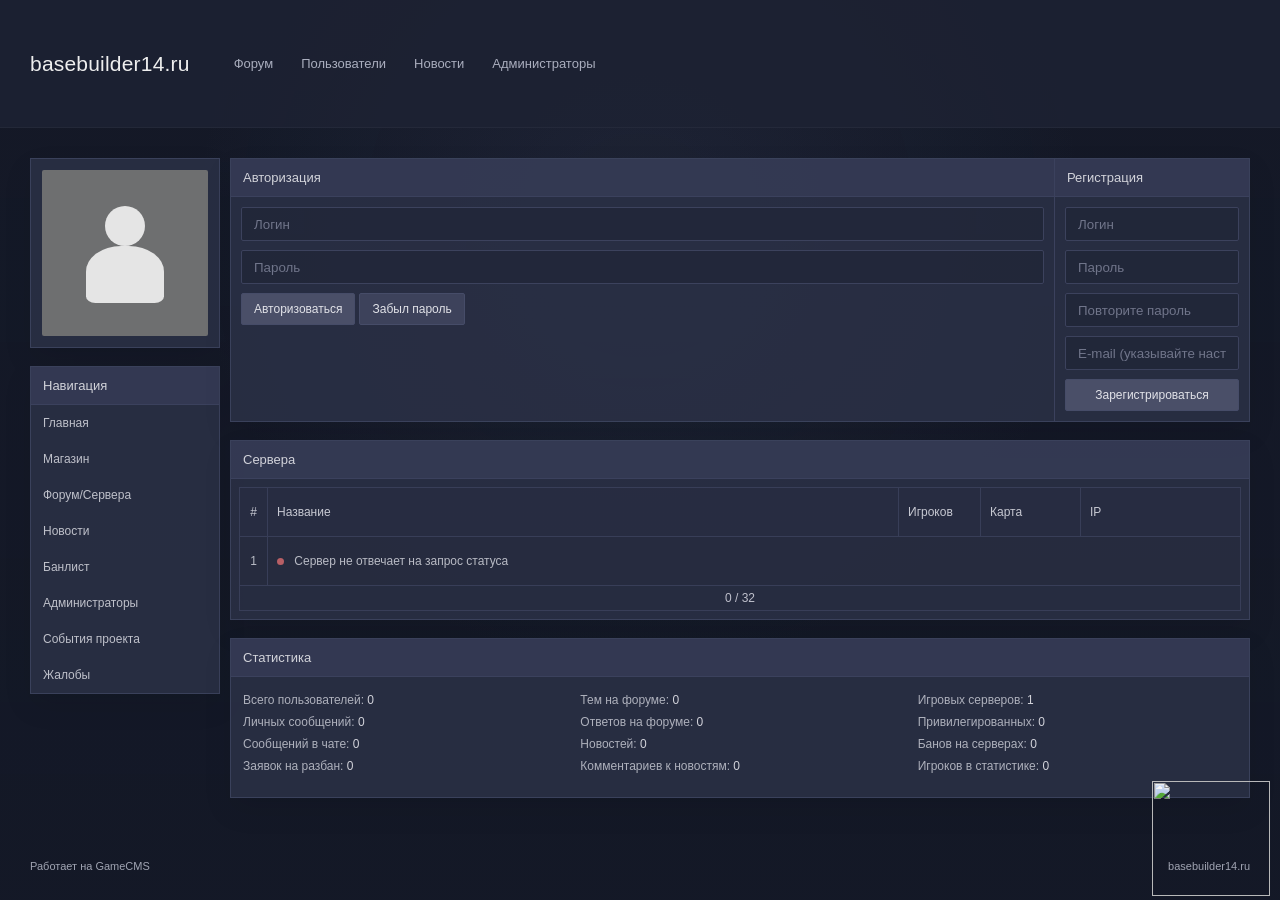
==== index.html @ 204a933b "Add files via upload" ====
<!doctype html>
<html lang="ru">
<head>
  <meta charset="UTF-8">
  <meta name="viewport" content="width=device-width, initial-scale=1.0">
  <title>Игровой портал</title>
  <meta name="description" content="Игровой портал — мониторинг Counter-Strike 1.6 сервера">
  <link rel="stylesheet" href="style.css">
</head>
<body>
  <div class="page-bg"></div>

  <header class="topbar">
    <div class="topbar-inner">
      <a class="brand" href="#home">basebuilder14.ru</a>
      <nav class="topnav">
        <a href="#home">Форум</a>
        <a href="#users">Пользователи</a>
        <a href="#news">Новости</a>
        <a href="#admins">Администраторы</a>
      </nav>
    </div>
  </header>

  <main class="layout" id="home">
    <aside class="left-column">
      <section class="profile-card panel">
        <div class="avatar">
          <div class="avatar-head"></div>
          <div class="avatar-body"></div>
        </div>
      </section>

      <section class="panel navigation">
        <div class="panel-title">Навигация</div>
        <a href="#home">Главная</a>
        <a href="#shop">Магазин</a>
        <a href="#forum">Форум/Сервера</a>
        <a href="#news">Новости</a>
        <a href="#bans">Банлист</a>
        <a href="#admins">Администраторы</a>
        <a href="#events">События проекта</a>
        <a href="#complaints">Жалобы</a>
      </section>
    </aside>

    <section class="center-column">
      <section class="panel auth-panel">
        <div class="auth-box">
          <div class="panel-title">Авторизация</div>
          <form id="loginForm">
            <input id="login" autocomplete="username" placeholder="Логин" required>
            <input id="password" type="password" autocomplete="current-password" placeholder="Пароль" required>
            <div class="auth-actions">
              <button type="submit">Авторизоваться</button>
              <button type="button" class="secondary" id="forgotBtn">Забыл пароль</button>
            </div>
          </form>
        </div>

        <div class="register-box">
          <div class="panel-title">Регистрация</div>
          <form id="registerForm">
            <input id="regLogin" placeholder="Логин" required>
            <input id="regPassword" type="password" placeholder="Пароль" required>
            <input id="regPassword2" type="password" placeholder="Повторите пароль" required>
            <input id="regEmail" type="email" placeholder="E-mail (указывайте настоящий)" required>
            <button type="submit">Зарегистрироваться</button>
          </form>
        </div>
      </section>

      <section class="panel server-panel" id="servers">
        <div class="panel-title">Сервера</div>
        <div class="table-wrap">
          <table>
            <thead>
              <tr>
                <th class="num">#</th>
                <th>Название</th>
                <th>Игроков</th>
                <th>Карта</th>
                <th>IP</th>
              </tr>
            </thead>
            <tbody id="serverRows">
              <tr>
                <td class="num">1</td>
                <td colspan="4" class="loading">Получаем информацию о сервере…</td>
              </tr>
            </tbody>
          </table>
          <div class="server-count" id="serverCount">Загрузка…</div>
        </div>
      </section>

      <section class="panel stats-panel" id="stats">
        <div class="panel-title">Статистика</div>
        <div class="stats-grid">
          <div>
            <p>Всего пользователей: <b id="usersCount">0</b></p>
            <p>Личных сообщений: <b>0</b></p>
            <p>Сообщений в чате: <b>0</b></p>
            <p>Заявок на разбан: <b>0</b></p>
          </div>
          <div>
            <p>Тем на форуме: <b>0</b></p>
            <p>Ответов на форуме: <b>0</b></p>
            <p>Новостей: <b>0</b></p>
            <p>Комментариев к новостям: <b>0</b></p>
          </div>
          <div>
            <p>Игровых серверов: <b>1</b></p>
            <p>Привилегированных: <b>0</b></p>
            <p>Банов на серверах: <b>0</b></p>
            <p>Игроков в статистике: <b id="statPlayers">0</b></p>
          </div>
        </div>
      </section>
    </section>

    <aside class="right-column">
      <section class="panel side-info">
        <div class="panel-title">Сервер</div>
        <div class="server-mini">
          <span class="status-dot" id="statusDot"></span>
          <div>
            <strong id="miniName">Загрузка…</strong>
            <span id="miniStatus">Проверяем сервер</span>
          </div>
        </div>
        <button class="connect-btn" id="connectBtn">Подключиться</button>
      </section>
    </aside>
  </main>

  <footer>
    <span>Работает на GameCMS</span>
    <span>basebuilder14.ru</span>
  </footer>

  <div class="mascot">
    <img src="assets/mascot.jpg" alt="">
  </div>

  <div class="toast" id="toast"></div>

  <script src="app.js"></script>
</body>
</html>
---- style.css ----
:root{
  --bg:#202536;
  --panel:#30354e;
  --panel2:#292e44;
  --border:#3b415d;
  --text:#d7d8df;
  --muted:#8e93a7;
  --input:#252a3d;
  --accent:#7d8197;
}
*{box-sizing:border-box}
html{scroll-behavior:smooth}
body{
  margin:0;
  min-height:100vh;
  font-family:Arial,Helvetica,sans-serif;
  color:var(--text);
  background:#171b2a;
  font-size:14px;
}
.page-bg{
  position:fixed;inset:0;
  background:
    linear-gradient(rgba(19,24,38,.63),rgba(19,24,38,.73)),
    url("assets/background.jpg") center/cover no-repeat;
  z-index:-2;
}
.page-bg:after{
  content:"";position:absolute;inset:0;
  background:radial-gradient(circle at 50% 25%,rgba(80,91,125,.16),transparent 48%);
}
.topbar{
  height:128px;
  background:rgba(30,35,52,.82);
  border-bottom:1px solid rgba(255,255,255,.035);
}
.topbar-inner{
  width:min(1220px,calc(100% - 40px));
  height:100%;
  margin:auto;
  display:flex;
  align-items:center;
  gap:44px;
}
.brand{
  color:#eee;
  text-decoration:none;
  font-size:21px;
  font-weight:500;
  letter-spacing:.2px;
}
.topnav{display:flex;gap:28px}
.topnav a{
  color:#aaaebe;text-decoration:none;
  font-size:13px;
}
.topnav a:hover{color:#fff}
.layout{
  width:min(1220px,calc(100% - 40px));
  margin:30px auto 45px;
  display:grid;
  grid-template-columns:190px minmax(0,1fr);
  gap:10px;
}
.left-column{display:flex;flex-direction:column;gap:18px}
.center-column{min-width:0;display:flex;flex-direction:column;gap:18px}
.right-column{display:none}
.panel{
  background:rgba(43,48,70,.88);
  border:1px solid rgba(66,72,100,.75);
  box-shadow:0 12px 28px rgba(0,0,0,.08);
}
.panel-title{
  height:38px;
  display:flex;align-items:center;
  padding:0 12px;
  background:rgba(56,61,88,.78);
  border-bottom:1px solid var(--border);
  color:#d2d3da;
  font-size:13px;
}
.profile-card{padding:11px;height:190px}
.avatar{
  height:100%;display:flex;align-items:center;justify-content:center;
  background:#6e6f70;
  border-radius:2px;
}
.avatar-head{
  width:40px;height:40px;border-radius:50%;
  background:#e5e5e5;position:absolute;margin-top:-55px;
}
.avatar-body{
  width:78px;height:57px;background:#e5e5e5;
  border-radius:45% 45% 12% 12%;margin-top:42px;
}
.navigation{overflow:hidden}
.navigation a{
  display:block;padding:11px 12px;
  color:#bfc1ca;text-decoration:none;
  font-size:12px;
}
.navigation a:hover{background:rgba(255,255,255,.04);color:#fff}
.auth-panel{
  display:grid;grid-template-columns:1fr 195px;
  min-height:240px;
}
.auth-box{padding-bottom:14px}
.register-box{border-left:1px solid var(--border)}
.auth-box form,.register-box form{padding:10px}
input{
  width:100%;height:34px;
  border:1px solid #3c425d;
  background:rgba(31,36,55,.65);
  color:#ddd;
  padding:0 12px;
  outline:none;
  margin-bottom:9px;
  border-radius:2px;
}
input:focus{border-color:#59617e}
input::placeholder{color:#70758a}
.auth-actions{display:flex;gap:4px}
button{
  border:1px solid #464c68;
  background:#4a4f68;
  color:#e1e2e8;
  padding:8px 12px;
  cursor:pointer;
  border-radius:2px;
  font-size:12px;
}
button:hover{background:#565c78}
button.secondary{background:#3d425b}
.register-box button{width:100%}
.server-panel{overflow:hidden}
.table-wrap{padding:8px}
table{width:100%;border-collapse:collapse;table-layout:fixed}
th,td{
  border:1px solid #383e58;
  height:49px;padding:0 9px;
  text-align:left;
  font-weight:400;
  overflow:hidden;text-overflow:ellipsis;white-space:nowrap;
}
th{
  background:rgba(40,45,66,.7);
  color:#c7c9d2;font-size:12px;
}
td{background:rgba(38,43,62,.56);color:#b9bbc5;font-size:12px}
th.num,td.num{width:28px;text-align:center;padding:0}
th:nth-child(3){width:82px}
th:nth-child(4){width:100px}
th:nth-child(5){width:160px}
.server-count{
  height:25px;
  display:flex;align-items:center;justify-content:center;
  color:#bfc1cc;font-size:12px;
  background:rgba(39,44,64,.8);
  border:1px solid #383e58;border-top:0;
}
.loading{text-align:center;color:#8e93a7}
.server-link{color:#d2d3db;text-decoration:none}
.server-link:hover{color:#fff}
.online-dot{
  display:inline-block;width:7px;height:7px;border-radius:50%;
  background:#8fcf68;margin-right:7px;
}
.offline-dot{background:#b85f65}
.stats-panel{overflow:hidden}
.stats-grid{
  display:grid;grid-template-columns:repeat(3,1fr);
  gap:18px;padding:16px 12px;
}
.stats-grid p{margin:0 0 8px;color:#aeb1bc;font-size:12px}
.stats-grid b{color:#d3d4db;font-weight:400}
.side-info{display:none}
footer{
  height:45px;
  display:flex;justify-content:space-between;align-items:center;
  width:min(1220px,calc(100% - 40px));margin:0 auto;
  color:#a0a4b2;font-size:11px;
}
.mascot{
  position:fixed;right:10px;bottom:4px;
  width:118px;height:115px;overflow:hidden;
  opacity:.96;pointer-events:none;
}
.mascot img{width:100%;height:100%;object-fit:cover;object-position:center}
.toast{
  position:fixed;left:50%;bottom:26px;
  transform:translate(-50%,20px);
  padding:11px 16px;
  background:#343a53;border:1px solid #505774;
  color:#e7e8ed;border-radius:3px;
  opacity:0;pointer-events:none;
  transition:.2s;
}
.toast.show{opacity:1;transform:translate(-50%,0)}
@media (max-width:900px){
  .layout{grid-template-columns:170px 1fr}
  .topbar-inner{gap:20px}
  .topnav{gap:14px}
  .auth-panel{grid-template-columns:1fr}
  .register-box{border-left:0;border-top:1px solid var(--border)}
}
@media (max-width:650px){
  .topbar{height:auto;min-height:90px}
  .topbar-inner{padding:18px 0;align-items:flex-start;flex-direction:column}
  .layout{grid-template-columns:1fr;margin-top:15px}
  .left-column{order:2}
  .center-column{order:1}
  .profile-card{display:none}
  .navigation{display:grid;grid-template-columns:1fr 1fr}
  .navigation .panel-title{grid-column:1/-1}
  .stats-grid{grid-template-columns:1fr}
  table{min-width:670px}
  .table-wrap{overflow-x:auto}
  .mascot{display:none}
}

.status-dot{
  width:9px;height:9px;border-radius:50%;
  display:block;background:#7fcf69;flex:0 0 auto;
}
.status-dot.offline{background:#bd6268}
.server-mini{display:flex;gap:10px;padding:14px;align-items:flex-start}
.server-mini strong{display:block;font-size:12px;color:#d8d9df;margin-bottom:4px}
.server-mini span:not(.status-dot){display:block;color:#9297a8;font-size:11px}
.connect-btn{margin:0 14px 14px;width:calc(100% - 28px)}
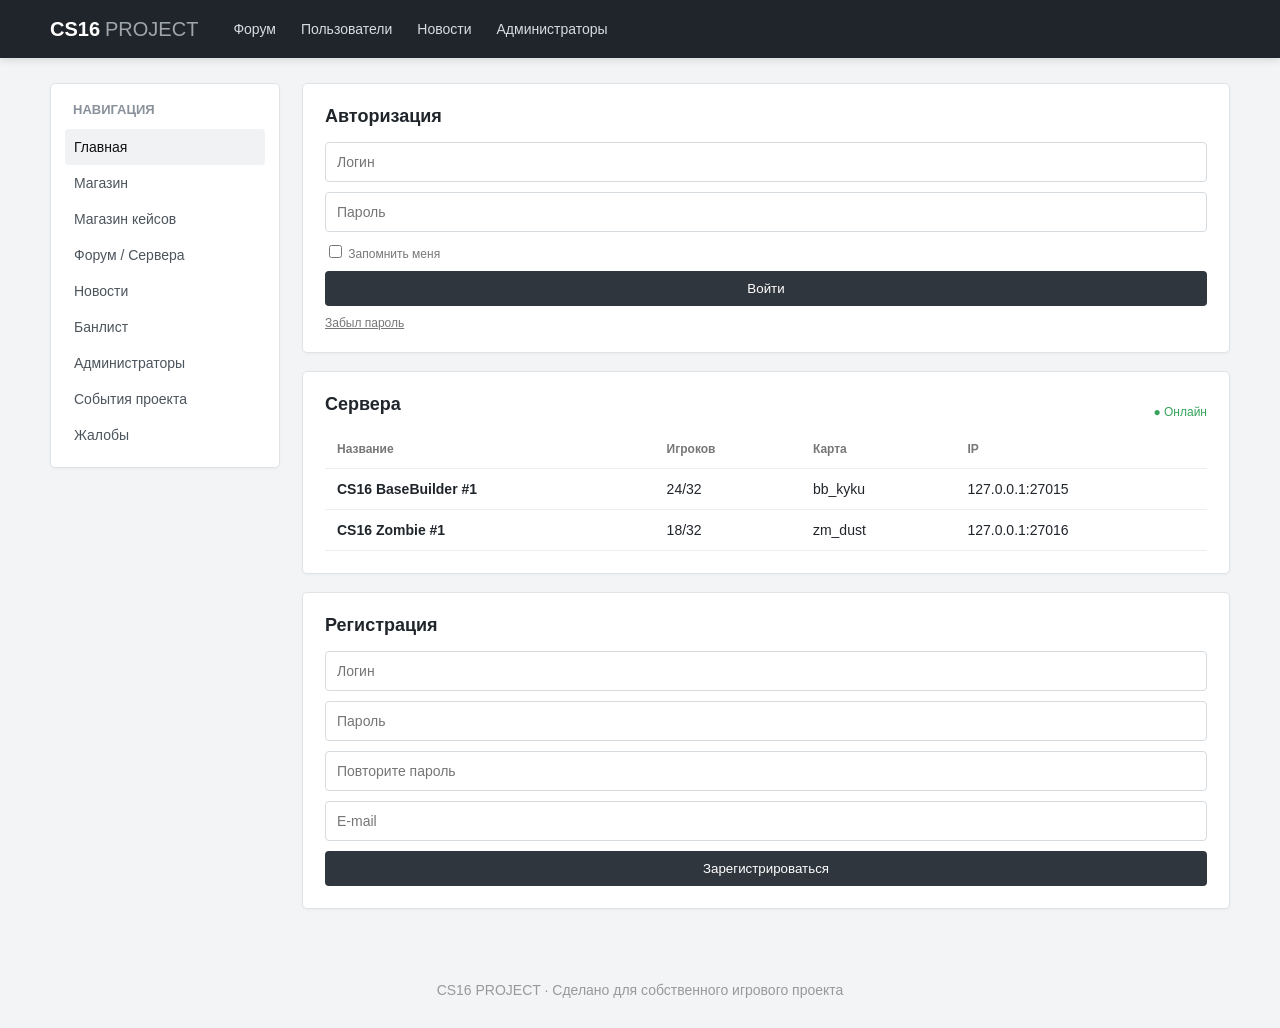
==== commit 00876e14: "Add files via upload" ====
--- a/index.html
+++ b/index.html
@@ -1,150 +1,38 @@
 <!doctype html>
 <html lang="ru">
 <head>
-  <meta charset="UTF-8">
-  <meta name="viewport" content="width=device-width, initial-scale=1.0">
-  <title>Игровой портал</title>
-  <meta name="description" content="Игровой портал — мониторинг Counter-Strike 1.6 сервера">
-  <link rel="stylesheet" href="style.css">
+<meta charset="utf-8">
+<meta name="viewport" content="width=device-width,initial-scale=1">
+<title>CS16 Project — Главная</title>
+<link rel="stylesheet" href="css/style.css">
 </head>
 <body>
-  <div class="page-bg"></div>
-
-  <header class="topbar">
-    <div class="topbar-inner">
-      <a class="brand" href="#home">basebuilder14.ru</a>
-      <nav class="topnav">
-        <a href="#home">Форум</a>
-        <a href="#users">Пользователи</a>
-        <a href="#news">Новости</a>
-        <a href="#admins">Администраторы</a>
-      </nav>
-    </div>
-  </header>
-
-  <main class="layout" id="home">
-    <aside class="left-column">
-      <section class="profile-card panel">
-        <div class="avatar">
-          <div class="avatar-head"></div>
-          <div class="avatar-body"></div>
-        </div>
-      </section>
-
-      <section class="panel navigation">
-        <div class="panel-title">Навигация</div>
-        <a href="#home">Главная</a>
-        <a href="#shop">Магазин</a>
-        <a href="#forum">Форум/Сервера</a>
-        <a href="#news">Новости</a>
-        <a href="#bans">Банлист</a>
-        <a href="#admins">Администраторы</a>
-        <a href="#events">События проекта</a>
-        <a href="#complaints">Жалобы</a>
-      </section>
-    </aside>
-
-    <section class="center-column">
-      <section class="panel auth-panel">
-        <div class="auth-box">
-          <div class="panel-title">Авторизация</div>
-          <form id="loginForm">
-            <input id="login" autocomplete="username" placeholder="Логин" required>
-            <input id="password" type="password" autocomplete="current-password" placeholder="Пароль" required>
-            <div class="auth-actions">
-              <button type="submit">Авторизоваться</button>
-              <button type="button" class="secondary" id="forgotBtn">Забыл пароль</button>
-            </div>
-          </form>
-        </div>
-
-        <div class="register-box">
-          <div class="panel-title">Регистрация</div>
-          <form id="registerForm">
-            <input id="regLogin" placeholder="Логин" required>
-            <input id="regPassword" type="password" placeholder="Пароль" required>
-            <input id="regPassword2" type="password" placeholder="Повторите пароль" required>
-            <input id="regEmail" type="email" placeholder="E-mail (указывайте настоящий)" required>
-            <button type="submit">Зарегистрироваться</button>
-          </form>
-        </div>
-      </section>
-
-      <section class="panel server-panel" id="servers">
-        <div class="panel-title">Сервера</div>
-        <div class="table-wrap">
-          <table>
-            <thead>
-              <tr>
-                <th class="num">#</th>
-                <th>Название</th>
-                <th>Игроков</th>
-                <th>Карта</th>
-                <th>IP</th>
-              </tr>
-            </thead>
-            <tbody id="serverRows">
-              <tr>
-                <td class="num">1</td>
-                <td colspan="4" class="loading">Получаем информацию о сервере…</td>
-              </tr>
-            </tbody>
-          </table>
-          <div class="server-count" id="serverCount">Загрузка…</div>
-        </div>
-      </section>
-
-      <section class="panel stats-panel" id="stats">
-        <div class="panel-title">Статистика</div>
-        <div class="stats-grid">
-          <div>
-            <p>Всего пользователей: <b id="usersCount">0</b></p>
-            <p>Личных сообщений: <b>0</b></p>
-            <p>Сообщений в чате: <b>0</b></p>
-            <p>Заявок на разбан: <b>0</b></p>
-          </div>
-          <div>
-            <p>Тем на форуме: <b>0</b></p>
-            <p>Ответов на форуме: <b>0</b></p>
-            <p>Новостей: <b>0</b></p>
-            <p>Комментариев к новостям: <b>0</b></p>
-          </div>
-          <div>
-            <p>Игровых серверов: <b>1</b></p>
-            <p>Привилегированных: <b>0</b></p>
-            <p>Банов на серверах: <b>0</b></p>
-            <p>Игроков в статистике: <b id="statPlayers">0</b></p>
-          </div>
-        </div>
-      </section>
-    </section>
-
-    <aside class="right-column">
-      <section class="panel side-info">
-        <div class="panel-title">Сервер</div>
-        <div class="server-mini">
-          <span class="status-dot" id="statusDot"></span>
-          <div>
-            <strong id="miniName">Загрузка…</strong>
-            <span id="miniStatus">Проверяем сервер</span>
-          </div>
-        </div>
-        <button class="connect-btn" id="connectBtn">Подключиться</button>
-      </section>
-    </aside>
-  </main>
-
-  <footer>
-    <span>Работает на GameCMS</span>
-    <span>basebuilder14.ru</span>
-  </footer>
-
-  <div class="mascot">
-    <img src="assets/mascot.jpg" alt="">
-  </div>
-
-  <div class="toast" id="toast"></div>
-
-  <script src="app.js"></script>
-</body>
-</html>
+<header class="topbar"><div class="container nav">
+<a class="logo" href="index.html">CS16<span>PROJECT</span></a>
+<nav><a href="forum.html">Форум</a><a href="users.html">Пользователи</a><a href="news.html">Новости</a><a href="admins.html">Администраторы</a></nav>
+<button class="menu" onclick="toggleNav()">☰</button></div></header>
+<div class="container layout">
+<aside class="sidebar">
+<h3>Навигация</h3>
+<a class="active" href="index.html">Главная</a>
+<a href="shop.html">Магазин</a><a href="cases.html">Магазин кейсов</a>
+<a href="forum.html">Форум / Сервера</a><a href="news.html">Новости</a>
+<a href="banlist.html">Банлист</a><a href="admins.html">Администраторы</a>
+<a href="events.html">События проекта</a><a href="complaints.html">Жалобы</a>
+</aside>
+<main>
+<section class="card auth"><h2>Авторизация</h2><form id="loginForm">
+<input placeholder="Логин" required><input type="password" placeholder="Пароль" required>
+<label class="remember"><input type="checkbox"> Запомнить меня</label><button>Войти</button>
+<a class="small" href="#">Забыл пароль</a></form></section>
+<section class="card"><div class="title-row"><h2>Сервера</h2><span class="online-dot">● Онлайн</span></div>
+<div class="table-wrap"><table><thead><tr><th>Название</th><th>Игроков</th><th>Карта</th><th>IP</th></tr></thead><tbody id="servers"></tbody></table></div></section>
+<section class="card"><h2>Регистрация</h2><form id="registerForm">
+<input placeholder="Логин" required><input type="password" placeholder="Пароль" required>
+<input type="password" placeholder="Повторите пароль" required><input type="email" placeholder="E-mail" required>
+<button>Зарегистрироваться</button></form></section>
+</main>
+</div>
+<footer>CS16 PROJECT · Сделано для собственного игрового проекта</footer>
+<script src="js/main.js"></script>
+</body></html>
--- a/css/style.css
+++ b/css/style.css
@@ -0,0 +1 @@
+*{box-sizing:border-box}body{margin:0;background:#f3f4f6;color:#20252b;font:14px Arial,sans-serif}.container{width:min(1180px,calc(100% - 30px));margin:auto}.topbar{background:#20252b;color:#fff;box-shadow:0 2px 8px #0002}.nav{min-height:58px;display:flex;align-items:center;gap:35px}.logo{font-size:20px;font-weight:800;color:#fff;text-decoration:none}.logo span{font-weight:400;margin-left:5px;color:#9da5ad}.nav nav{display:flex;gap:25px}.nav nav a{color:#d8dce0;text-decoration:none}.nav nav a:hover{color:#fff}.layout{display:grid;grid-template-columns:230px 1fr;gap:22px;padding:25px 0}.sidebar,.card{background:#fff;border:1px solid #e1e4e7;border-radius:5px;box-shadow:0 1px 3px #0000000a}.sidebar{padding:14px;height:max-content}.sidebar h3{margin:4px 8px 12px;font-size:13px;text-transform:uppercase;color:#89919a}.sidebar a{display:block;padding:10px 9px;color:#4c545c;text-decoration:none;border-radius:4px}.sidebar a:hover,.sidebar a.active{background:#f0f2f4;color:#111}.card{padding:22px;margin-bottom:18px}h1,h2{margin-top:0}h2{font-size:18px}.auth form,form{display:grid;gap:10px}input,textarea{width:100%;padding:11px;border:1px solid #d6dbe0;border-radius:4px;font:inherit}textarea{min-height:120px;resize:vertical}button,.button{border:0;background:#30363d;color:white;padding:10px 16px;border-radius:4px;cursor:pointer;text-decoration:none;display:inline-block}.button{margin-top:12px}.small{font-size:12px;color:#777}.remember{font-size:12px;color:#777}.remember input{width:auto}.title-row{display:flex;justify-content:space-between;align-items:center}.online-dot{font-size:12px;color:#35a35b}.table-wrap{overflow:auto}table{width:100%;border-collapse:collapse}th,td{text-align:left;padding:12px;border-bottom:1px solid #eceff1}th{font-size:12px;color:#777;font-weight:600}.forum-row,.admin{display:flex;justify-content:space-between;padding:16px;border-bottom:1px solid #eee}.admin span{color:#35a35b;font-size:11px}.users{margin-top:15px}.user{padding:12px;border-bottom:1px solid #eee}.grid{display:grid;grid-template-columns:repeat(2,1fr);gap:15px}.product{border:1px solid #e1e4e7;padding:18px;border-radius:5px}footer{text-align:center;color:#999;padding:30px}.menu{display:none}@media(max-width:750px){.nav nav{display:none}.menu{display:block;margin-left:auto}.layout{grid-template-columns:1fr}.sidebar{display:none}.grid{grid-template-columns:1fr}.container{width:min(100% - 20px,1180px)}}
